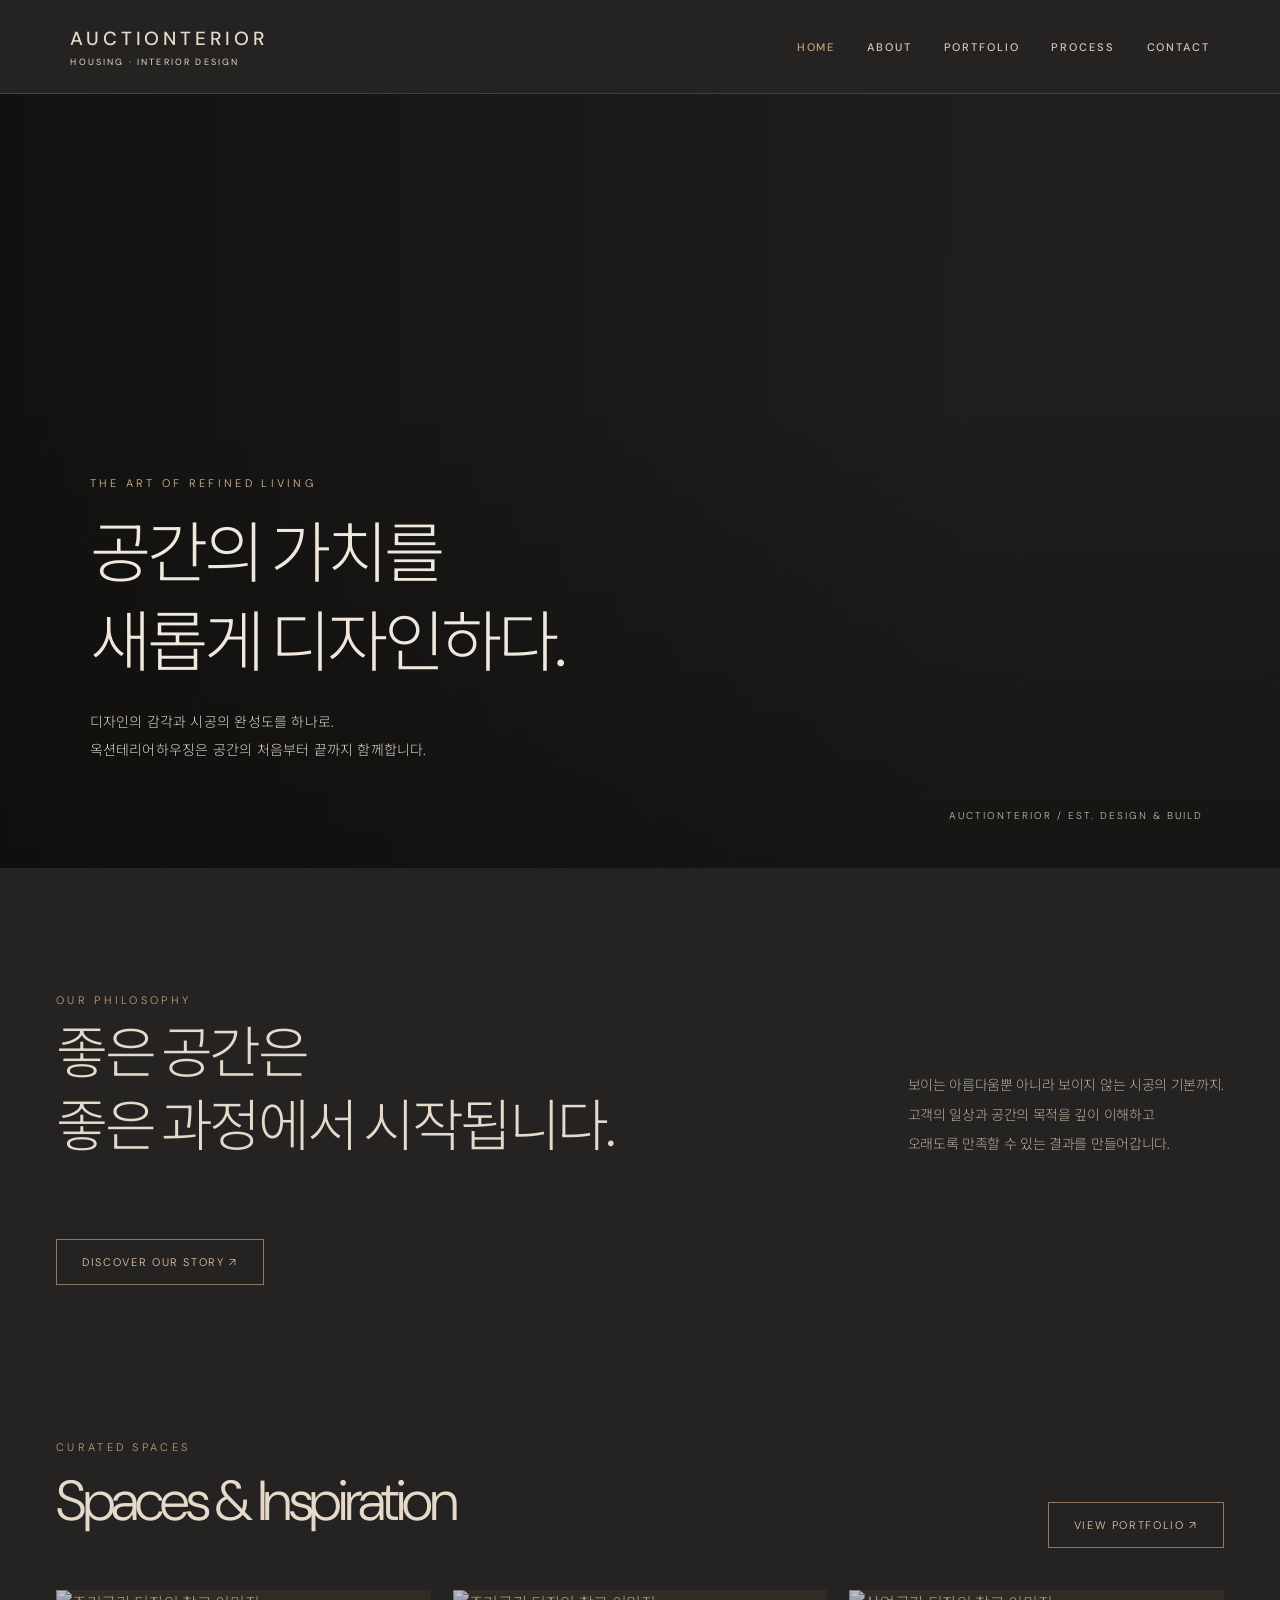
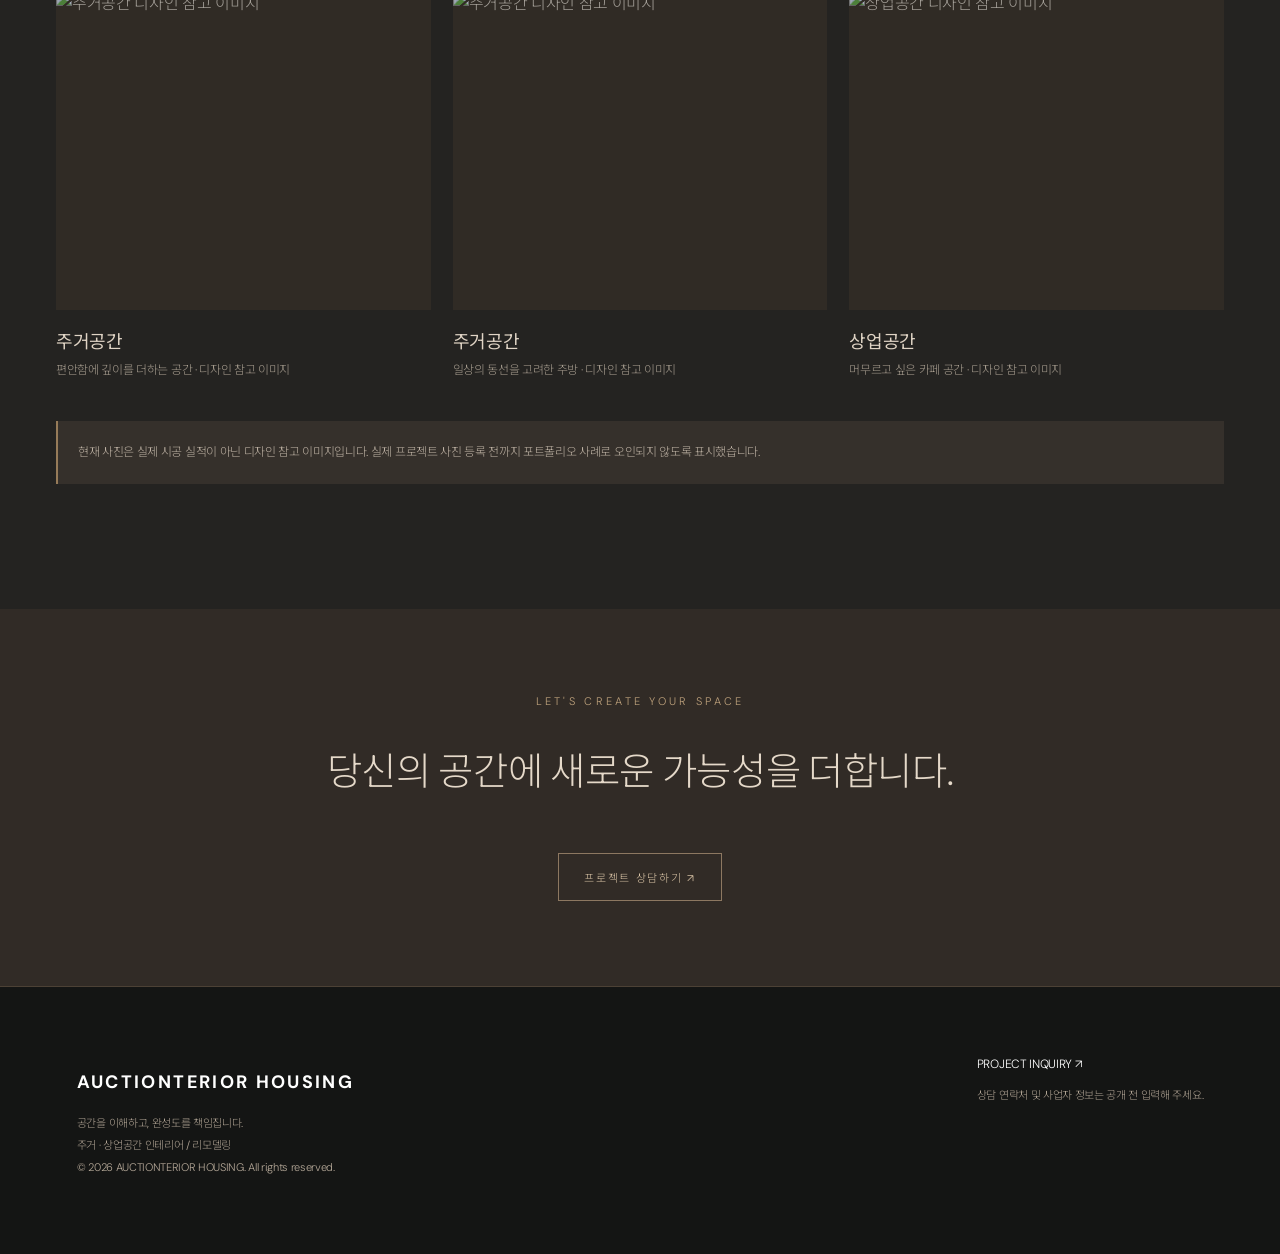
==== index.html @ 1fcfc1e3 "Add files via upload" ====
<!doctype html><html lang="ko"><head><meta charset="utf-8"><meta name="viewport" content="width=device-width,initial-scale=1"><meta name="description" content="옥션테리어하우징 - 주거 및 상업공간 인테리어 디자인, 리모델링, 책임 시공"><title>HOME | 옥션테리어하우징</title><link rel="stylesheet" href="style.css"></head><body><header><a class="logo" href="index.html">AUCTIONTERIOR<small>HOUSING · INTERIOR DESIGN</small></a><button class="menu-toggle" onclick="document.querySelector('nav').classList.toggle('open')" aria-label="메뉴 열기">☰</button><nav><a class="active" href="index.html">HOME</a><a class="" href="about.html">ABOUT</a><a class="" href="portfolio.html">PORTFOLIO</a><a class="" href="process.html">PROCESS</a><a class="" href="contact.html">CONTACT</a></nav></header><section class="hero" style="background-image:url('https://images.unsplash.com/photo-1600607687920-4e2a09cf159d?w=1800&q=85')"><div class="hero-content"><div class="eyebrow">THE ART OF REFINED LIVING</div><h1>공간의 가치를<br>새롭게 디자인하다.</h1><p>디자인의 감각과 시공의 완성도를 하나로.<br>옥션테리어하우징은 공간의 처음부터 끝까지 함께합니다.</p></div></section><section class="wrap"><div class="section-head"><div><div class="eyebrow">Our philosophy</div><h2>좋은 공간은<br>좋은 과정에서 시작됩니다.</h2></div><p>보이는 아름다움뿐 아니라 보이지 않는 시공의 기본까지.<br>고객의 일상과 공간의 목적을 깊이 이해하고<br>오래도록 만족할 수 있는 결과를 만들어갑니다.</p></div><a class="btn" href="about.html">DISCOVER OUR STORY ↗</a></section><section class="wrap" style="padding-top:30px"><div class="section-head"><div><div class="eyebrow">CURATED SPACES</div><h2>Spaces & Inspiration</h2></div><a class="btn" href="portfolio.html">VIEW PORTFOLIO ↗</a></div><div class="grid"><article class="tile"><div class="crop"><img src="https://images.unsplash.com/photo-1600210492486-724fe5c67fb0?w=1200&q=85" alt="주거공간 디자인 참고 이미지" loading="lazy"></div><h3>주거공간</h3><p>편안함에 깊이를 더하는 공간 · 디자인 참고 이미지</p></article><article class="tile"><div class="crop"><img src="https://images.unsplash.com/photo-1600607687939-ce8a6c25118c?w=1200&q=85" alt="주거공간 디자인 참고 이미지" loading="lazy"></div><h3>주거공간</h3><p>일상의 동선을 고려한 주방 · 디자인 참고 이미지</p></article><article class="tile"><div class="crop"><img src="https://images.unsplash.com/photo-1554118811-1e0d58224f24?w=1200&q=85" alt="상업공간 디자인 참고 이미지" loading="lazy"></div><h3>상업공간</h3><p>머무르고 싶은 카페 공간 · 디자인 참고 이미지</p></article></div><div class="notice">현재 사진은 실제 시공 실적이 아닌 디자인 참고 이미지입니다. 실제 프로젝트 사진 등록 전까지 포트폴리오 사례로 오인되지 않도록 표시했습니다.</div></section><section class="banner"><div class="eyebrow">Let's create your space</div><h2>당신의 공간에 새로운 가능성을 더합니다.</h2><a class="btn" href="contact.html">프로젝트 상담하기 ↗</a></section><footer><div><h3>AUCTIONTERIOR HOUSING</h3><p>공간을 이해하고, 완성도를 책임집니다.<br>주거 · 상업공간 인테리어 / 리모델링<br>© 2026 AUCTIONTERIOR HOUSING. All rights reserved.</p></div><div><a href="contact.html">PROJECT INQUIRY ↗</a><p>상담 연락처 및 사업자 정보는 공개 전 입력해 주세요.</p></div></footer></body></html>
---- style.css ----
@import url('https://fonts.googleapis.com/css2?family=DM+Sans:wght@300;400;500;600&family=Noto+Sans+KR:wght@300;400;500;600&family=Cormorant+Garamond:wght@400;500;600&display=swap');:root{--ink:#d9d1c5;--muted:#a99f91;--line:#514a42;--cream:#302c28}*{box-sizing:border-box}html{scroll-behavior:smooth}body{margin:0;color:var(--ink);font-family:'DM Sans','Noto Sans KR',sans-serif;background:#242321;letter-spacing:-.02em}a{color:inherit;text-decoration:none}header{height:84px;padding:0 5.5%;display:flex;align-items:center;justify-content:space-between;background:#242321;position:relative;z-index:10;border-bottom:1px solid #454039}.logo{font-size:19px;letter-spacing:.14em;font-weight:600}.logo small{display:block;font-size:9px;letter-spacing:.24em;font-weight:400;margin-top:5px}nav{display:flex;gap:32px}nav a{font-size:11px;letter-spacing:.12em;font-weight:500}nav a:hover,nav a.active{color:#c3a780}.hero{height:min(78vh,790px);min-height:520px;background-size:cover;background-position:center;position:relative;display:flex;align-items:end;padding:7%}.hero:before{content:'';position:absolute;inset:0;background:linear-gradient(0deg,rgba(15,12,10,.78),rgba(15,12,10,.08) 78%)}.hero-content{position:relative;color:white}.eyebrow{font-size:11px;letter-spacing:.27em;text-transform:uppercase}.hero h1{font-size:clamp(36px,5vw,72px);line-height:1.3;letter-spacing:-.06em;font-weight:300;margin:20px 0}.hero p{font-size:14px;font-weight:300;line-height:2}.wrap{max-width:1240px;margin:auto;padding:110px 36px}.section-head{display:flex;justify-content:space-between;align-items:end;gap:30px;margin-bottom:42px}.section-head h2,.page-head h1{font-size:clamp(35px,4.4vw,64px);font-weight:300;letter-spacing:-.06em;margin:10px 0}.section-head p,.lead{color:var(--muted);font-size:14px;line-height:2.1}.page-head{background:#302d29;padding:110px max(6%,calc((100vw - 1168px)/2)) 100px}.page-head p{max-width:680px;line-height:2;color:#b1a697}.grid{display:grid;grid-template-columns:repeat(3,1fr);gap:22px}.tile img{width:100%;height:320px;object-fit:cover;display:block;transition:transform .4s}.tile .crop{overflow:hidden}.tile:hover img{transform:scale(1.035)}.tile h3{font-weight:400;font-size:18px;margin:17px 0 6px}.tile p{font-size:12px;color:var(--muted);margin:0;line-height:1.8}.btn{display:inline-block;border:1px solid currentColor;padding:15px 25px;font-size:11px;letter-spacing:.15em;margin-top:24px}.btn:hover{background:var(--ink);color:white}.split{display:grid;grid-template-columns:1fr 1fr;gap:8%;align-items:center}.split img{width:100%;height:550px;object-fit:cover}.split h2{font-size:clamp(34px,4vw,57px);font-weight:300;line-height:1.45;letter-spacing:-.05em}.split p{font-size:14px;color:#b6ac9f;line-height:2.2}.dark{background:#191a19;color:white}.dark .lead,.dark p{color:#c5b9aa}.values{display:grid;grid-template-columns:repeat(3,1fr);gap:35px}.value{border-top:1px solid #665a4d;padding-top:25px}.value span{color:#c1a27c;font-size:12px}.value h3{font-size:22px;font-weight:400}.value p{font-size:13px;line-height:2;color:#c7bbaa}.tabs{display:flex;gap:25px;border-bottom:1px solid var(--line);margin-bottom:38px;padding-bottom:18px}.tabs a{font-size:12px;letter-spacing:.07em}.tabs a.active{font-weight:600;border-bottom:1px solid #222;padding-bottom:19px}.steps{display:grid;grid-template-columns:repeat(2,1fr);gap:0 55px}.step{border-top:1px solid var(--line);padding:30px 0 45px;display:flex;gap:35px}.step b{font-size:12px;font-weight:400;color:#c1a27c}.step h3{font-size:20px;font-weight:400;margin:0 0 15px}.step p{font-size:13px;color:var(--muted);line-height:2;margin:0}.contact-grid{display:grid;grid-template-columns:1fr 1fr;gap:90px}.contact-grid h2{font-size:40px;font-weight:300}.contact-grid p{font-size:14px;line-height:2.1;color:#b1a697}.contact-grid a{text-decoration:underline;text-underline-offset:5px}.notice{background:#35302b;padding:20px;font-size:12px;line-height:1.9;color:#b1a697;margin-top:40px}footer{background:#141514;color:#fff;padding:65px 6%;display:flex;justify-content:space-between;gap:30px}footer h3{font-size:18px;letter-spacing:.13em}footer p{font-size:11px;color:#b4a797;line-height:2}footer a{font-size:12px}.banner{background:var(--cream);text-align:center;padding:85px 20px}.banner h2{font-size:clamp(26px,3vw,43px);font-weight:300}.menu-toggle{display:none}@media(max-width:800px){header{height:72px;padding:0 5%}.logo{font-size:14px}.menu-toggle{display:block;background:none;border:0;font-size:25px}nav{display:none;position:absolute;top:72px;left:0;right:0;background:#242321;padding:25px;flex-direction:column;gap:25px;box-shadow:0 10px 20px #0001}nav.open{display:flex}.hero{height:70vh;min-height:470px;padding:8%}.wrap{padding:75px 20px}.page-head{padding:75px 24px}.grid,.values,.steps,.split,.contact-grid{grid-template-columns:1fr}.tile img{height:280px}.split img{height:330px}.section-head{display:block}.contact-grid{gap:15px}footer{display:block}.hero h1{font-size:40px}}
/* Edition IV — quiet luxury */
body{font-weight:300}header{height:94px}.logo{color:#e6dac8;font-weight:500;letter-spacing:.2em}nav a{color:#d5c8b6;letter-spacing:.17em}nav a.active{color:#c4a37b}.hero{height:min(86vh,900px);min-height:570px;background-position:center 48%}.hero:before{background:linear-gradient(90deg,rgba(13,13,12,.8),rgba(13,13,12,.23) 76%),linear-gradient(0deg,rgba(13,13,12,.5),transparent 60%)}.hero-content{max-width:820px}.hero h1{font-size:clamp(40px,5.2vw,79px);line-height:1.34;color:#f0e8dc;font-weight:300}.hero p{color:#e0d4c5;letter-spacing:.015em}.eyebrow{color:#bca07b;font-size:11px;letter-spacing:.3em}.hero .eyebrow{color:#d6bd95}.section-head h2,.page-head h1,.split h2,.banner h2{color:#e5d9c9;font-weight:300}.section-head h2,.page-head h1{line-height:1.3}.wrap{padding-top:125px;padding-bottom:125px}.tile h3{color:#e0d4c5}.tile .crop{background:#302b25}.tile img{filter:brightness(.76) saturate(.73) contrast(1.06);transition:filter .5s,transform .6s}.tile:hover img{filter:brightness(.92) saturate(.85);transform:scale(1.04)}.split img{filter:brightness(.78) saturate(.8)}.btn{border-color:#8d7861;color:#dfc9aa;transition:background .2s,color .2s}.btn:hover{background:#bca07b;color:#171717;border-color:#bca07b}.page-head{border-bottom:1px solid #4b4238}.page-head p,.lead{color:#b9ad9d}.tabs a{color:#b9ad9d}.tabs a.active{color:#e6d4b9;border-color:#c0a47d}.step h3,.value h3{color:#e4d7c7}.banner{background:#312b26}.notice{border-left:2px solid #967b59;color:#c0b4a6}.contact-grid h2{color:#e5d9c9}footer{border-top:1px solid #4c4135}.dark{background:#191918}.hero:after{content:'AUCTIONTERIOR  /  EST. DESIGN & BUILD';position:absolute;right:6%;bottom:6%;font-size:10px;letter-spacing:.2em;color:#c7b9a7}.section-head p{color:#b9ad9d}@media(max-width:800px){header{height:72px}.hero{min-height:510px}.hero:after{display:none}.wrap{padding-top:78px;padding-bottom:78px}}

.project-grid{display:grid;grid-template-columns:repeat(3,minmax(0,1fr));gap:24px;margin:28px 0 60px}.project-card{border:1px solid #514a42;background:#2d2925;overflow:hidden}.project-card img{width:100%;aspect-ratio:4/3;object-fit:cover;display:block}.project-card .details{padding:22px}.project-card h3{margin:6px 0 10px;font-size:21px}.project-card p{color:#a99f91;line-height:1.7}.project-card .eyebrow{font-size:11px}.project-gallery{display:flex;gap:8px;overflow-x:auto;padding:8px 0}.project-gallery img{height:90px;width:125px;object-fit:cover;cursor:pointer}.project-card .cover{cursor:pointer}@media(max-width:850px){.project-grid{grid-template-columns:1fr}}
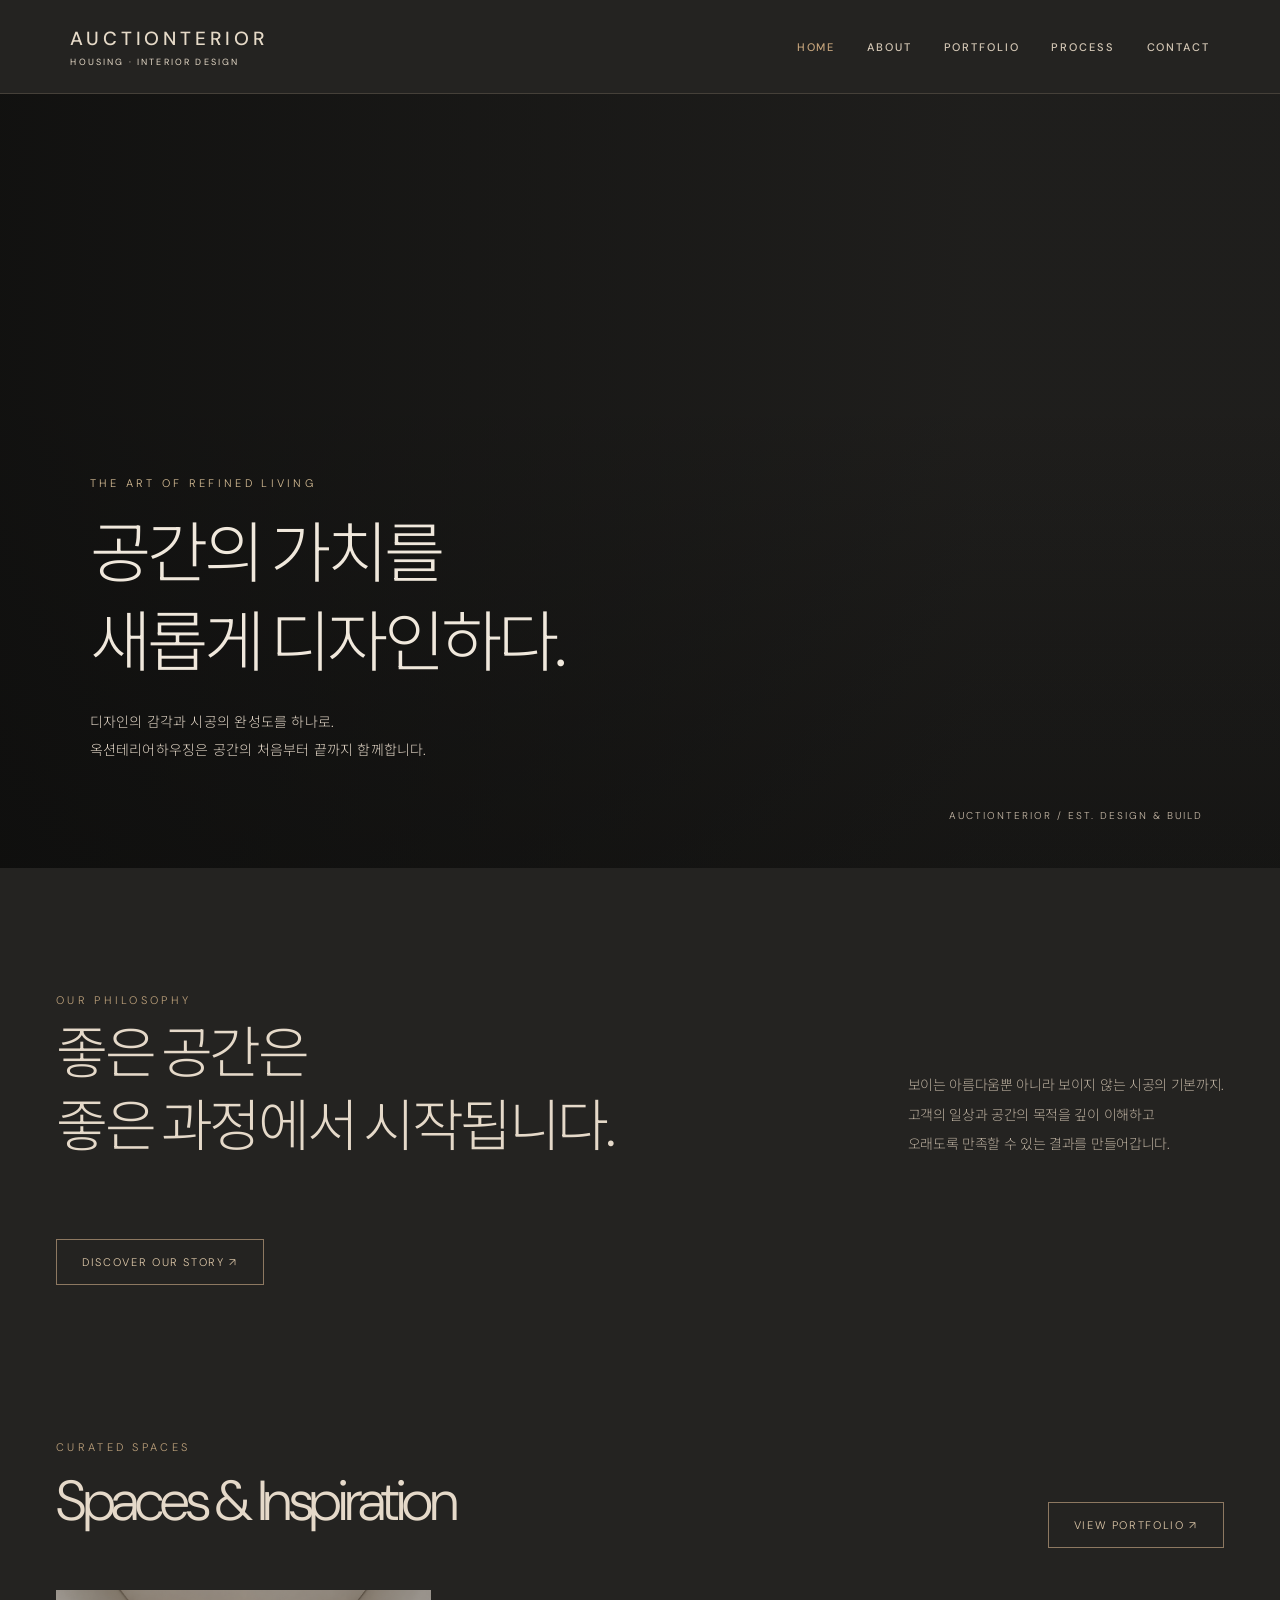
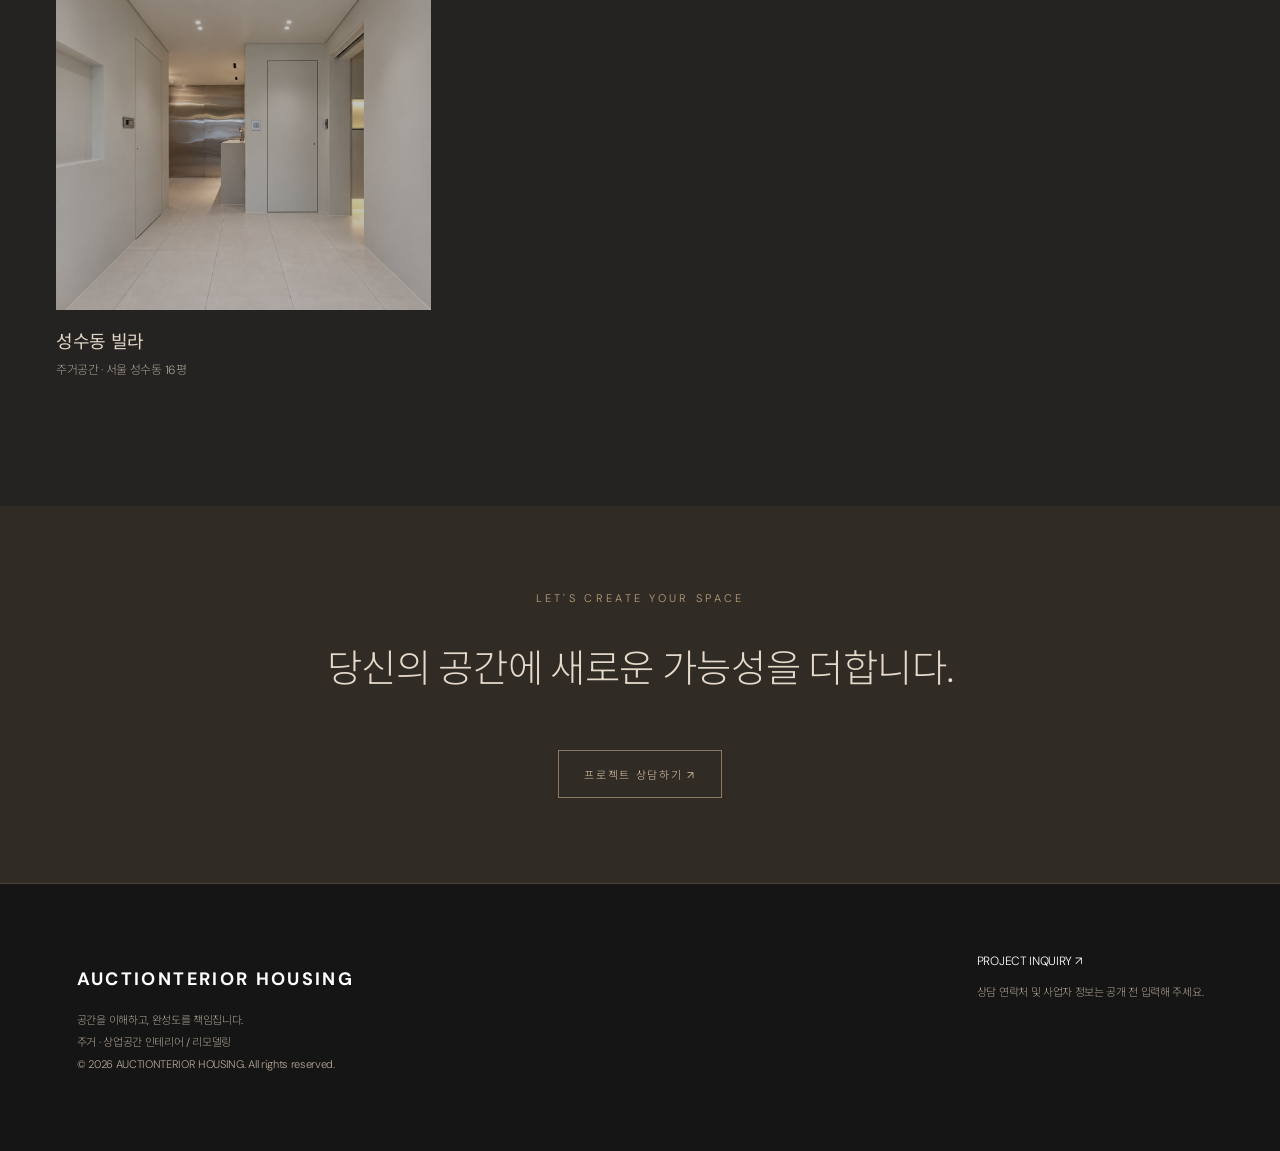
==== commit 1d40ff62: "Add files via upload" ====
--- a/index.html
+++ b/index.html
@@ -1 +1 @@
-<!doctype html><html lang="ko"><head><meta charset="utf-8"><meta name="viewport" content="width=device-width,initial-scale=1"><meta name="description" content="옥션테리어하우징 - 주거 및 상업공간 인테리어 디자인, 리모델링, 책임 시공"><title>HOME | 옥션테리어하우징</title><link rel="stylesheet" href="style.css"></head><body><header><a class="logo" href="index.html">AUCTIONTERIOR<small>HOUSING · INTERIOR DESIGN</small></a><button class="menu-toggle" onclick="document.querySelector('nav').classList.toggle('open')" aria-label="메뉴 열기">☰</button><nav><a class="active" href="index.html">HOME</a><a class="" href="about.html">ABOUT</a><a class="" href="portfolio.html">PORTFOLIO</a><a class="" href="process.html">PROCESS</a><a class="" href="contact.html">CONTACT</a></nav></header><section class="hero" style="background-image:url('https://images.unsplash.com/photo-1600607687920-4e2a09cf159d?w=1800&q=85')"><div class="hero-content"><div class="eyebrow">THE ART OF REFINED LIVING</div><h1>공간의 가치를<br>새롭게 디자인하다.</h1><p>디자인의 감각과 시공의 완성도를 하나로.<br>옥션테리어하우징은 공간의 처음부터 끝까지 함께합니다.</p></div></section><section class="wrap"><div class="section-head"><div><div class="eyebrow">Our philosophy</div><h2>좋은 공간은<br>좋은 과정에서 시작됩니다.</h2></div><p>보이는 아름다움뿐 아니라 보이지 않는 시공의 기본까지.<br>고객의 일상과 공간의 목적을 깊이 이해하고<br>오래도록 만족할 수 있는 결과를 만들어갑니다.</p></div><a class="btn" href="about.html">DISCOVER OUR STORY ↗</a></section><section class="wrap" style="padding-top:30px"><div class="section-head"><div><div class="eyebrow">CURATED SPACES</div><h2>Spaces & Inspiration</h2></div><a class="btn" href="portfolio.html">VIEW PORTFOLIO ↗</a></div><div class="grid"><article class="tile"><div class="crop"><img src="https://images.unsplash.com/photo-1600210492486-724fe5c67fb0?w=1200&q=85" alt="주거공간 디자인 참고 이미지" loading="lazy"></div><h3>주거공간</h3><p>편안함에 깊이를 더하는 공간 · 디자인 참고 이미지</p></article><article class="tile"><div class="crop"><img src="https://images.unsplash.com/photo-1600607687939-ce8a6c25118c?w=1200&q=85" alt="주거공간 디자인 참고 이미지" loading="lazy"></div><h3>주거공간</h3><p>일상의 동선을 고려한 주방 · 디자인 참고 이미지</p></article><article class="tile"><div class="crop"><img src="https://images.unsplash.com/photo-1554118811-1e0d58224f24?w=1200&q=85" alt="상업공간 디자인 참고 이미지" loading="lazy"></div><h3>상업공간</h3><p>머무르고 싶은 카페 공간 · 디자인 참고 이미지</p></article></div><div class="notice">현재 사진은 실제 시공 실적이 아닌 디자인 참고 이미지입니다. 실제 프로젝트 사진 등록 전까지 포트폴리오 사례로 오인되지 않도록 표시했습니다.</div></section><section class="banner"><div class="eyebrow">Let's create your space</div><h2>당신의 공간에 새로운 가능성을 더합니다.</h2><a class="btn" href="contact.html">프로젝트 상담하기 ↗</a></section><footer><div><h3>AUCTIONTERIOR HOUSING</h3><p>공간을 이해하고, 완성도를 책임집니다.<br>주거 · 상업공간 인테리어 / 리모델링<br>© 2026 AUCTIONTERIOR HOUSING. All rights reserved.</p></div><div><a href="contact.html">PROJECT INQUIRY ↗</a><p>상담 연락처 및 사업자 정보는 공개 전 입력해 주세요.</p></div></footer></body></html>+<!doctype html><html lang="ko"><head><meta charset="utf-8"><meta name="viewport" content="width=device-width,initial-scale=1"><meta name="description" content="옥션테리어하우징 - 주거 및 상업공간 인테리어 디자인, 리모델링, 책임 시공"><title>HOME | 옥션테리어하우징</title><link rel="stylesheet" href="style.css"></head><body><header><a class="logo" href="index.html">AUCTIONTERIOR<small>HOUSING · INTERIOR DESIGN</small></a><button class="menu-toggle" onclick="document.querySelector('nav').classList.toggle('open')" aria-label="메뉴 열기">☰</button><nav><a class="active" href="index.html">HOME</a><a class="" href="about.html">ABOUT</a><a class="" href="portfolio.html">PORTFOLIO</a><a class="" href="process.html">PROCESS</a><a class="" href="contact.html">CONTACT</a></nav></header><section class="hero" style="background-image:url('https://images.unsplash.com/photo-1600607687920-4e2a09cf159d?w=1800&q=85')"><div class="hero-content"><div class="eyebrow">THE ART OF REFINED LIVING</div><h1>공간의 가치를<br>새롭게 디자인하다.</h1><p>디자인의 감각과 시공의 완성도를 하나로.<br>옥션테리어하우징은 공간의 처음부터 끝까지 함께합니다.</p></div></section><section class="wrap"><div class="section-head"><div><div class="eyebrow">Our philosophy</div><h2>좋은 공간은<br>좋은 과정에서 시작됩니다.</h2></div><p>보이는 아름다움뿐 아니라 보이지 않는 시공의 기본까지.<br>고객의 일상과 공간의 목적을 깊이 이해하고<br>오래도록 만족할 수 있는 결과를 만들어갑니다.</p></div><a class="btn" href="about.html">DISCOVER OUR STORY ↗</a></section><section class="wrap" style="padding-top:30px"><div class="section-head"><div><div class="eyebrow">CURATED SPACES</div><h2>Spaces & Inspiration</h2></div><a class="btn" href="portfolio.html">VIEW PORTFOLIO ↗</a></div><div class="grid" id="home-project-grid" aria-live="polite"></div><p id="home-project-status" class="notice" hidden></p></section><section class="banner"><div class="eyebrow">Let's create your space</div><h2>당신의 공간에 새로운 가능성을 더합니다.</h2><a class="btn" href="contact.html">프로젝트 상담하기 ↗</a></section><footer><div><h3>AUCTIONTERIOR HOUSING</h3><p>공간을 이해하고, 완성도를 책임집니다.<br>주거 · 상업공간 인테리어 / 리모델링<br>© 2026 AUCTIONTERIOR HOUSING. All rights reserved.</p></div><div><a href="contact.html">PROJECT INQUIRY ↗</a><p>상담 연락처 및 사업자 정보는 공개 전 입력해 주세요.</p></div></footer><script src="home-projects.js" defer></script></body></html>
--- a/style.css
+++ b/style.css
@@ -3,3 +3,46 @@
 body{font-weight:300}header{height:94px}.logo{color:#e6dac8;font-weight:500;letter-spacing:.2em}nav a{color:#d5c8b6;letter-spacing:.17em}nav a.active{color:#c4a37b}.hero{height:min(86vh,900px);min-height:570px;background-position:center 48%}.hero:before{background:linear-gradient(90deg,rgba(13,13,12,.8),rgba(13,13,12,.23) 76%),linear-gradient(0deg,rgba(13,13,12,.5),transparent 60%)}.hero-content{max-width:820px}.hero h1{font-size:clamp(40px,5.2vw,79px);line-height:1.34;color:#f0e8dc;font-weight:300}.hero p{color:#e0d4c5;letter-spacing:.015em}.eyebrow{color:#bca07b;font-size:11px;letter-spacing:.3em}.hero .eyebrow{color:#d6bd95}.section-head h2,.page-head h1,.split h2,.banner h2{color:#e5d9c9;font-weight:300}.section-head h2,.page-head h1{line-height:1.3}.wrap{padding-top:125px;padding-bottom:125px}.tile h3{color:#e0d4c5}.tile .crop{background:#302b25}.tile img{filter:brightness(.76) saturate(.73) contrast(1.06);transition:filter .5s,transform .6s}.tile:hover img{filter:brightness(.92) saturate(.85);transform:scale(1.04)}.split img{filter:brightness(.78) saturate(.8)}.btn{border-color:#8d7861;color:#dfc9aa;transition:background .2s,color .2s}.btn:hover{background:#bca07b;color:#171717;border-color:#bca07b}.page-head{border-bottom:1px solid #4b4238}.page-head p,.lead{color:#b9ad9d}.tabs a{color:#b9ad9d}.tabs a.active{color:#e6d4b9;border-color:#c0a47d}.step h3,.value h3{color:#e4d7c7}.banner{background:#312b26}.notice{border-left:2px solid #967b59;color:#c0b4a6}.contact-grid h2{color:#e5d9c9}footer{border-top:1px solid #4c4135}.dark{background:#191918}.hero:after{content:'AUCTIONTERIOR  /  EST. DESIGN & BUILD';position:absolute;right:6%;bottom:6%;font-size:10px;letter-spacing:.2em;color:#c7b9a7}.section-head p{color:#b9ad9d}@media(max-width:800px){header{height:72px}.hero{min-height:510px}.hero:after{display:none}.wrap{padding-top:78px;padding-bottom:78px}}
 
 .project-grid{display:grid;grid-template-columns:repeat(3,minmax(0,1fr));gap:24px;margin:28px 0 60px}.project-card{border:1px solid #514a42;background:#2d2925;overflow:hidden}.project-card img{width:100%;aspect-ratio:4/3;object-fit:cover;display:block}.project-card .details{padding:22px}.project-card h3{margin:6px 0 10px;font-size:21px}.project-card p{color:#a99f91;line-height:1.7}.project-card .eyebrow{font-size:11px}.project-gallery{display:flex;gap:8px;overflow-x:auto;padding:8px 0}.project-gallery img{height:90px;width:125px;object-fit:cover;cursor:pointer}.project-card .cover{cursor:pointer}@media(max-width:850px){.project-grid{grid-template-columns:1fr}}
+/* Edition VI — cover-first portfolio and click-to-view gallery */
+.project-grid{grid-template-columns:repeat(3,minmax(0,1fr));align-items:start}
+.project-cover-button{display:block;width:100%;border:0;background:#211e1b;padding:0;position:relative;cursor:pointer;overflow:hidden;text-align:left;color:#f1e6d6}
+.project-card .project-cover-button .cover{display:block;width:100%;aspect-ratio:4/3;object-fit:cover;transition:transform .45s ease,filter .45s ease;filter:brightness(.88)}
+.project-cover-button:hover .cover{transform:scale(1.035);filter:brightness(.72)}
+.project-cover-hint{position:absolute;bottom:17px;right:18px;font-size:11px;letter-spacing:.18em;background:rgba(23,21,19,.78);padding:10px 13px;opacity:0;transition:opacity .2s}
+.project-cover-button:hover .project-cover-hint,.project-cover-button:focus-visible .project-cover-hint{opacity:1}
+.project-photo-count{display:block;color:#bca07b;font-size:12px;margin-top:16px;letter-spacing:.02em}
+.project-card .details p{white-space:pre-line;overflow-wrap:anywhere}
+.portfolio-lightbox[hidden]{display:none!important}
+.portfolio-lightbox{position:fixed;inset:0;z-index:1000;background:rgba(12,11,10,.97);display:flex;flex-direction:column;justify-content:center;align-items:center;padding:65px 24px 32px;color:#e6d9c8}
+.lightbox-open{overflow:hidden}
+.lightbox-close{position:absolute;top:16px;right:24px;border:0;background:transparent;color:#f3e9da;font-size:39px;line-height:1;cursor:pointer;z-index:2;padding:6px 12px}
+.lightbox-stage{width:min(100%,1200px);height:min(76vh,820px);display:flex;align-items:center;justify-content:center;gap:15px}
+.lightbox-photo{display:block;max-width:calc(100% - 110px);max-height:100%;width:auto;height:auto;object-fit:contain;box-shadow:0 8px 50px #0006}
+.lightbox-arrow{border:1px solid #6e6050;background:#2c2925;color:#e8d8c2;width:46px;height:56px;flex-shrink:0;font-size:35px;line-height:1;cursor:pointer}
+.lightbox-arrow:hover{background:#4d4236}
+.lightbox-arrow[hidden]{visibility:hidden}
+.lightbox-footer{width:min(100%,1100px);display:flex;justify-content:space-between;gap:16px;margin-top:19px;color:#cdbca6;font-size:13px}
+@media(max-width:850px){.project-grid{grid-template-columns:1fr}.portfolio-lightbox{padding:65px 8px 28px}.lightbox-stage{gap:5px;height:72vh}.lightbox-photo{max-width:calc(100% - 82px)}.lightbox-arrow{width:36px;height:48px;font-size:30px}.lightbox-footer{padding:0 12px}.project-cover-hint{opacity:1}}
+
+/* v8: registered projects replace stock imagery in the main portfolio grid */
+.grid[hidden], .notice[hidden]{display:none!important}
+#published-projects.published-inline{padding:0;margin:28px 0 60px;max-width:none}
+#published-projects.published-inline .project-grid{margin:0;gap:18px}
+#published-projects.published-inline .project-card{border:0;background:transparent}
+#published-projects.published-inline .project-card .details{padding:12px 0 18px}
+#published-projects.published-inline .project-card h3{font-size:16px;margin:5px 0}
+#published-projects.published-inline .project-card .details p{font-size:12px;line-height:1.5}
+#published-projects.published-inline .project-card .project-cover-button .cover{aspect-ratio: 1.35 / 1}
+
+/* v10: large-image gallery with horizontally scrollable thumbnails */
+.portfolio-lightbox{justify-content:flex-start;padding:58px 24px 22px}
+.lightbox-stage{flex:1;min-height:0;height:auto;max-height:none}
+.lightbox-photo{max-height:100%;object-fit:contain}
+.lightbox-footer{flex-shrink:0;margin-top:10px;margin-bottom:14px}
+.lightbox-thumbs-heading{width:min(100%,1100px);display:flex;justify-content:space-between;gap:12px;font-size:11px;letter-spacing:2px;color:#c8a67a;margin-bottom:9px}
+.lightbox-thumbs-heading span{letter-spacing:0;color:#a99b89}
+.lightbox-thumbs{width:min(100%,1100px);display:flex;overflow-x:auto;gap:10px;padding:0 0 12px;flex-shrink:0;scrollbar-color:#c8a67a #38332e;scroll-snap-type:x proximity}
+.lightbox-thumb{flex:0 0 132px;height:83px;border:2px solid transparent;background:#302b26;padding:0;opacity:.58;cursor:pointer;scroll-snap-align:center}
+.lightbox-thumb.active,.lightbox-thumb:hover,.lightbox-thumb:focus-visible{border-color:#c8a67a;opacity:1}
+.lightbox-thumb img{display:block;width:100%;height:100%;object-fit:cover}
+@media(max-width:650px){.portfolio-lightbox{padding:54px 10px 12px}.lightbox-thumbs-heading span{display:none}.lightbox-thumb{flex-basis:94px;height:64px}.lightbox-footer{margin-bottom:10px}.lightbox-stage{max-height:calc(100dvh - 235px)}}
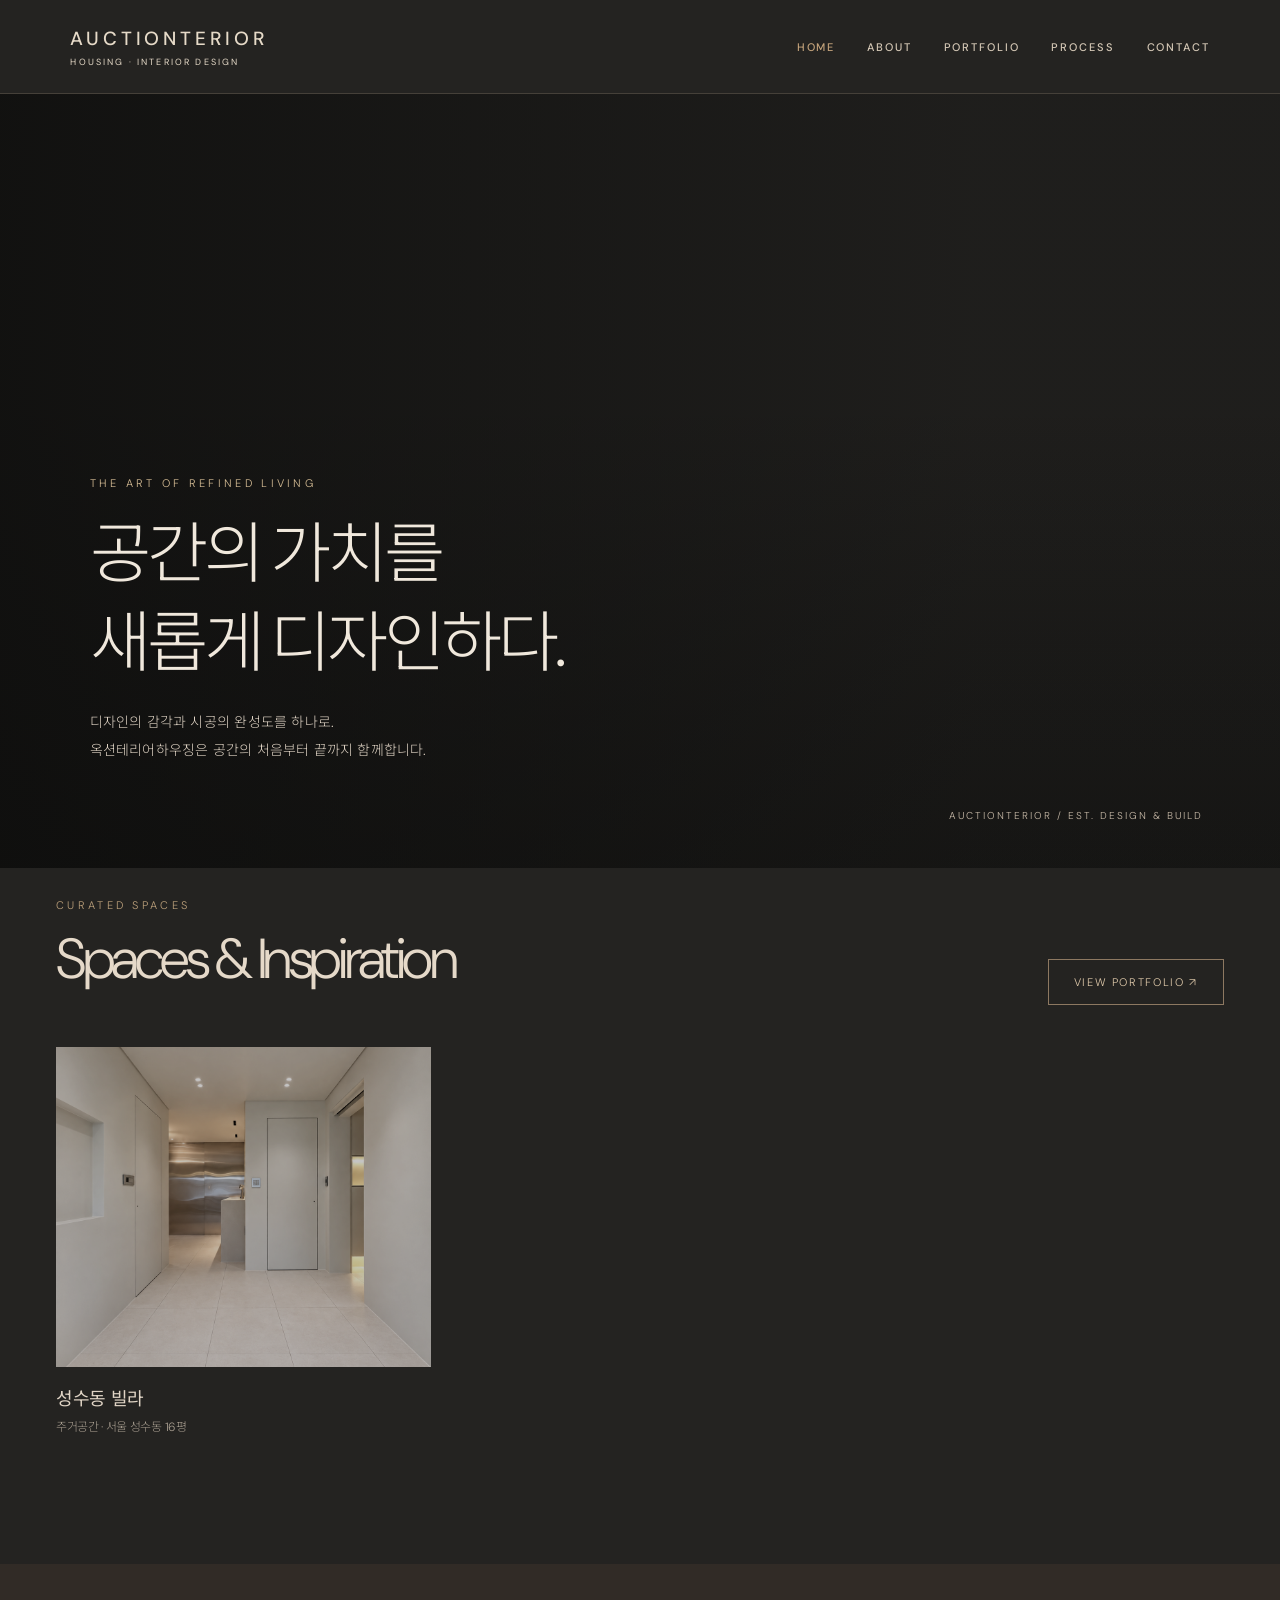
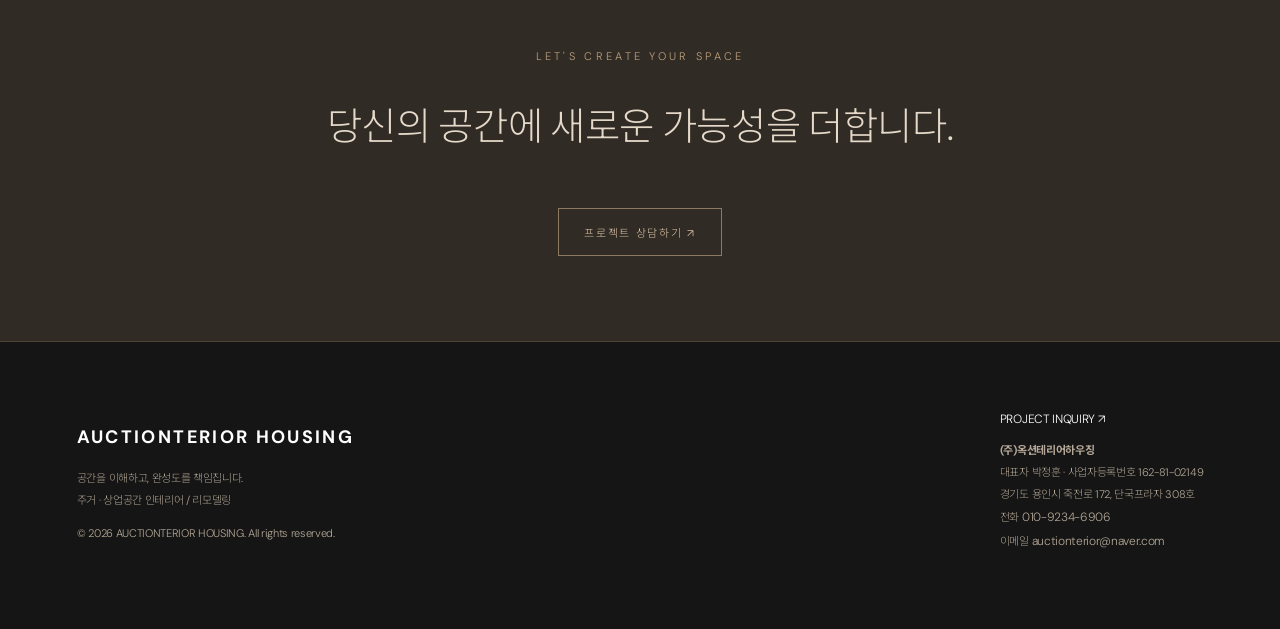
==== commit b1e941da: "Add files via upload" ====
--- a/index.html
+++ b/index.html
@@ -1 +1 @@
-<!doctype html><html lang="ko"><head><meta charset="utf-8"><meta name="viewport" content="width=device-width,initial-scale=1"><meta name="description" content="옥션테리어하우징 - 주거 및 상업공간 인테리어 디자인, 리모델링, 책임 시공"><title>HOME | 옥션테리어하우징</title><link rel="stylesheet" href="style.css"></head><body><header><a class="logo" href="index.html">AUCTIONTERIOR<small>HOUSING · INTERIOR DESIGN</small></a><button class="menu-toggle" onclick="document.querySelector('nav').classList.toggle('open')" aria-label="메뉴 열기">☰</button><nav><a class="active" href="index.html">HOME</a><a class="" href="about.html">ABOUT</a><a class="" href="portfolio.html">PORTFOLIO</a><a class="" href="process.html">PROCESS</a><a class="" href="contact.html">CONTACT</a></nav></header><section class="hero" style="background-image:url('https://images.unsplash.com/photo-1600607687920-4e2a09cf159d?w=1800&q=85')"><div class="hero-content"><div class="eyebrow">THE ART OF REFINED LIVING</div><h1>공간의 가치를<br>새롭게 디자인하다.</h1><p>디자인의 감각과 시공의 완성도를 하나로.<br>옥션테리어하우징은 공간의 처음부터 끝까지 함께합니다.</p></div></section><section class="wrap"><div class="section-head"><div><div class="eyebrow">Our philosophy</div><h2>좋은 공간은<br>좋은 과정에서 시작됩니다.</h2></div><p>보이는 아름다움뿐 아니라 보이지 않는 시공의 기본까지.<br>고객의 일상과 공간의 목적을 깊이 이해하고<br>오래도록 만족할 수 있는 결과를 만들어갑니다.</p></div><a class="btn" href="about.html">DISCOVER OUR STORY ↗</a></section><section class="wrap" style="padding-top:30px"><div class="section-head"><div><div class="eyebrow">CURATED SPACES</div><h2>Spaces & Inspiration</h2></div><a class="btn" href="portfolio.html">VIEW PORTFOLIO ↗</a></div><div class="grid" id="home-project-grid" aria-live="polite"></div><p id="home-project-status" class="notice" hidden></p></section><section class="banner"><div class="eyebrow">Let's create your space</div><h2>당신의 공간에 새로운 가능성을 더합니다.</h2><a class="btn" href="contact.html">프로젝트 상담하기 ↗</a></section><footer><div><h3>AUCTIONTERIOR HOUSING</h3><p>공간을 이해하고, 완성도를 책임집니다.<br>주거 · 상업공간 인테리어 / 리모델링<br>© 2026 AUCTIONTERIOR HOUSING. All rights reserved.</p></div><div><a href="contact.html">PROJECT INQUIRY ↗</a><p>상담 연락처 및 사업자 정보는 공개 전 입력해 주세요.</p></div></footer><script src="home-projects.js" defer></script></body></html>+<!doctype html><html lang="ko"><head><meta charset="utf-8"><meta name="viewport" content="width=device-width,initial-scale=1"><meta name="description" content="옥션테리어하우징 - 주거 및 상업공간 인테리어 디자인, 리모델링, 책임 시공"><title>HOME | 옥션테리어하우징</title><link rel="stylesheet" href="style.css"></head><body><header><a class="logo" href="index.html">AUCTIONTERIOR<small>HOUSING · INTERIOR DESIGN</small></a><button class="menu-toggle" onclick="document.querySelector('nav').classList.toggle('open')" aria-label="메뉴 열기">☰</button><nav><a class="active" href="index.html">HOME</a><a class="" href="about.html">ABOUT</a><a class="" href="portfolio.html">PORTFOLIO</a><a class="" href="process.html">PROCESS</a><a class="" href="contact.html">CONTACT</a></nav></header><section class="hero" style="background-image:url('https://images.unsplash.com/photo-1600607687920-4e2a09cf159d?w=1800&q=85')"><div class="hero-content"><div class="eyebrow">THE ART OF REFINED LIVING</div><h1>공간의 가치를<br>새롭게 디자인하다.</h1><p>디자인의 감각과 시공의 완성도를 하나로.<br>옥션테리어하우징은 공간의 처음부터 끝까지 함께합니다.</p></div></section><section class="wrap" style="padding-top:30px"><div class="section-head"><div><div class="eyebrow">CURATED SPACES</div><h2>Spaces & Inspiration</h2></div><a class="btn" href="portfolio.html">VIEW PORTFOLIO ↗</a></div><div class="grid" id="home-project-grid" aria-live="polite"></div><p id="home-project-status" class="notice" hidden></p></section><section class="banner"><div class="eyebrow">Let's create your space</div><h2>당신의 공간에 새로운 가능성을 더합니다.</h2><a class="btn" href="contact.html">프로젝트 상담하기 ↗</a></section><footer><div><h3>AUCTIONTERIOR HOUSING</h3><p>공간을 이해하고, 완성도를 책임집니다.<br>주거 · 상업공간 인테리어 / 리모델링</p><p>© 2026 AUCTIONTERIOR HOUSING. All rights reserved.</p></div><div><a href="contact.html">PROJECT INQUIRY ↗</a><p><strong>(주)옥션테리어하우징</strong><br>대표자 박정훈 · 사업자등록번호 162-81-02149<br>경기도 용인시 죽전로 172, 단국프라자 308호<br>전화 <a href="tel:01092346906">010-9234-6906</a><br>이메일 <a href="mailto:auctionterior@naver.com">auctionterior@naver.com</a></p></div></footer><script src="home-projects.js" defer></script></body></html>
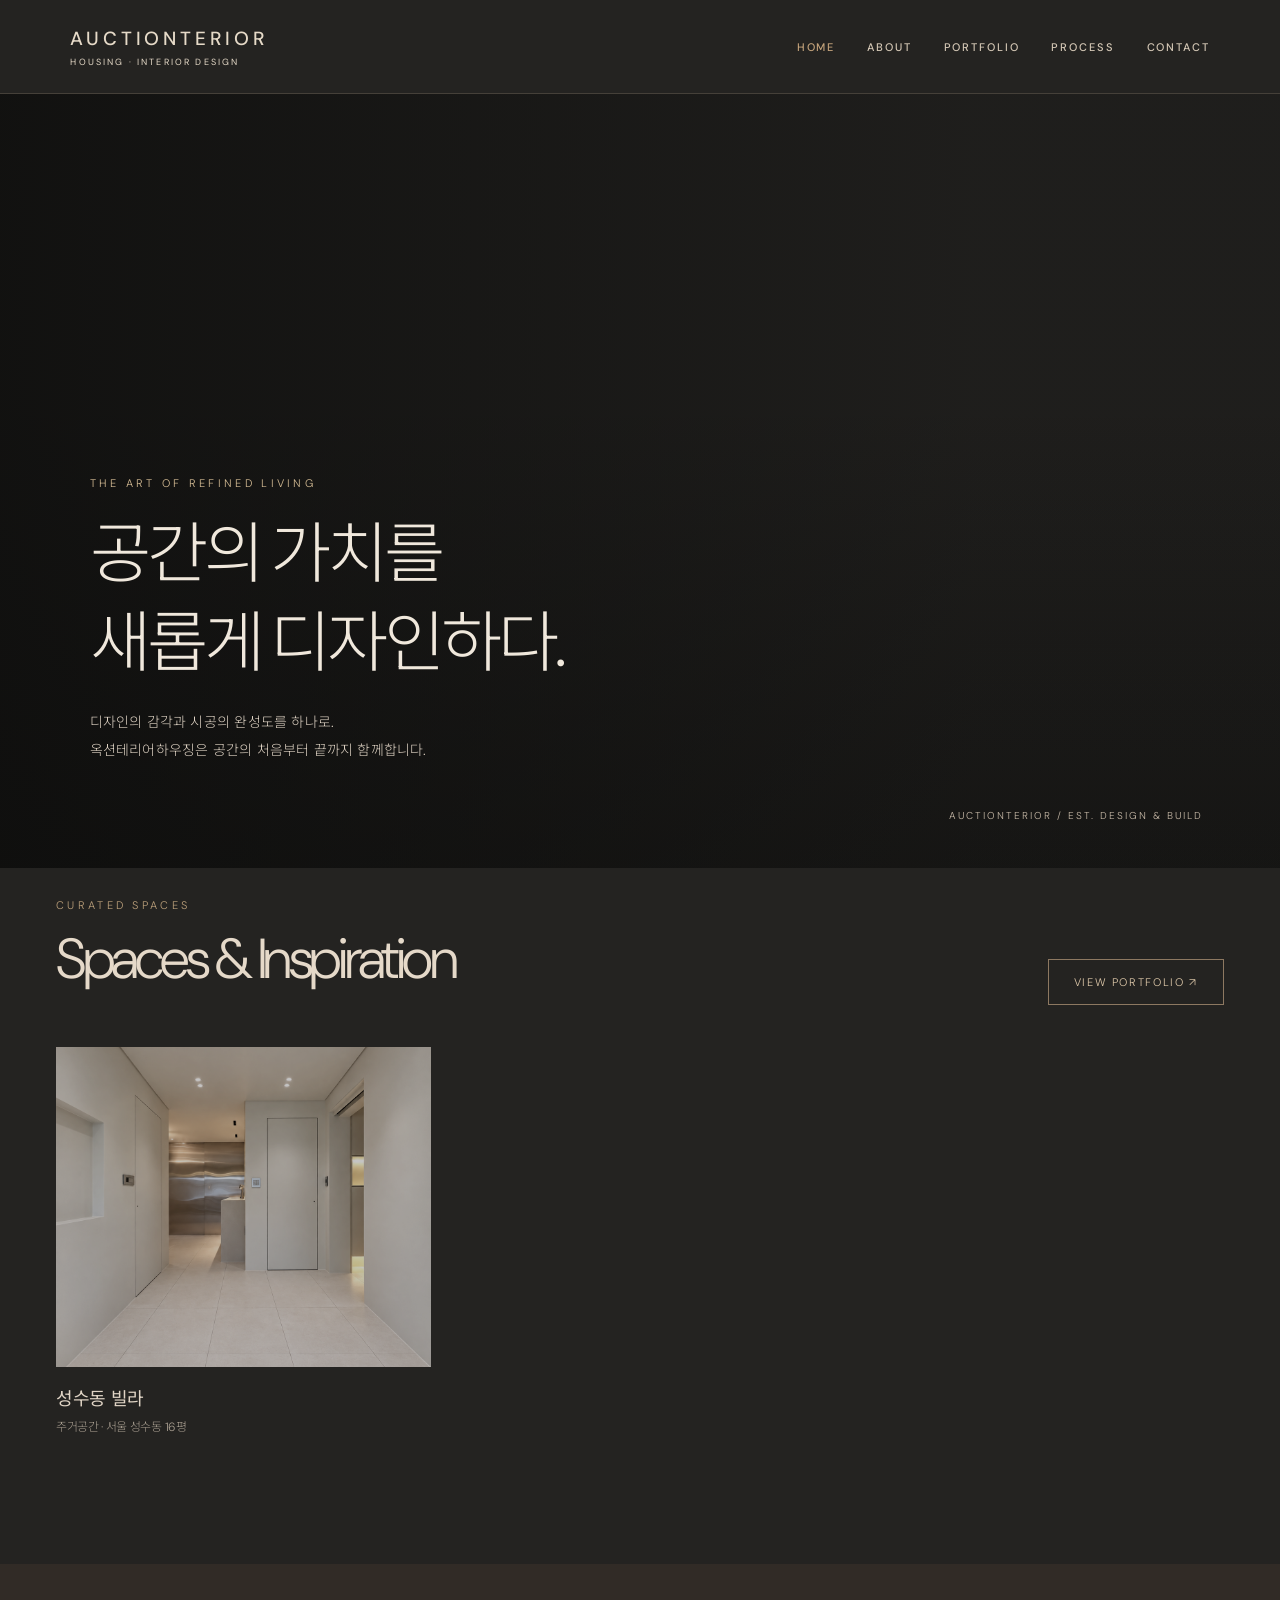
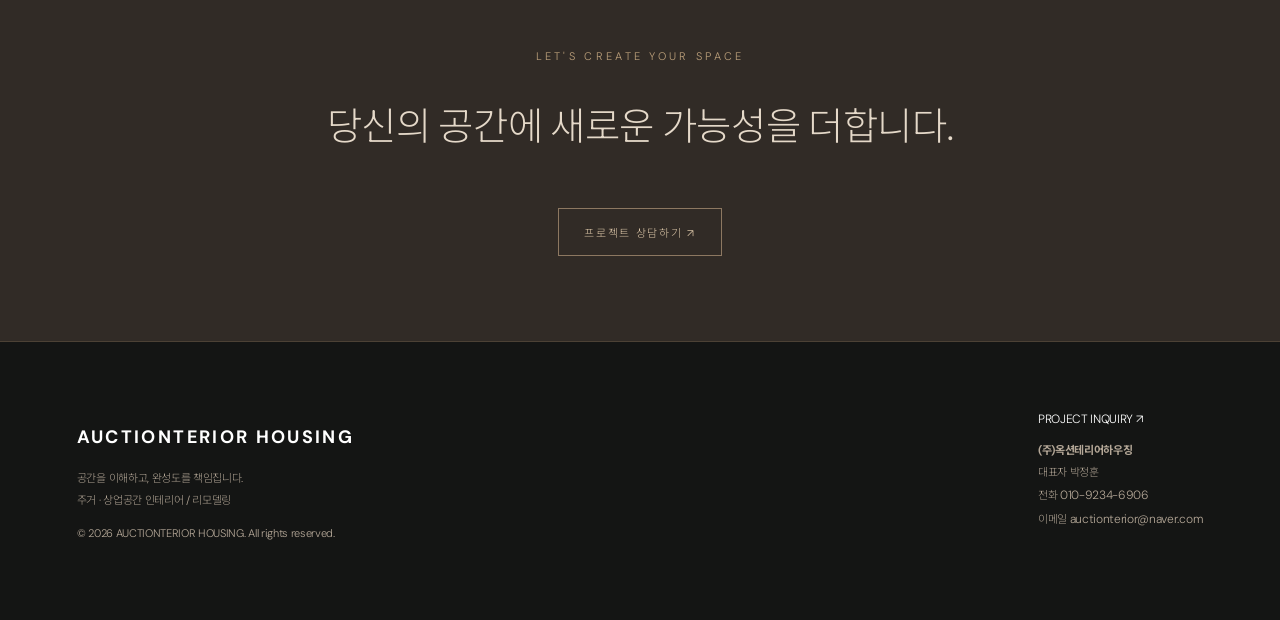
==== commit 6b635090: "Add files via upload" ====
--- a/index.html
+++ b/index.html
@@ -1 +1,2 @@
-<!doctype html><html lang="ko"><head><meta charset="utf-8"><meta name="viewport" content="width=device-width,initial-scale=1"><meta name="description" content="옥션테리어하우징 - 주거 및 상업공간 인테리어 디자인, 리모델링, 책임 시공"><title>HOME | 옥션테리어하우징</title><link rel="stylesheet" href="style.css"></head><body><header><a class="logo" href="index.html">AUCTIONTERIOR<small>HOUSING · INTERIOR DESIGN</small></a><button class="menu-toggle" onclick="document.querySelector('nav').classList.toggle('open')" aria-label="메뉴 열기">☰</button><nav><a class="active" href="index.html">HOME</a><a class="" href="about.html">ABOUT</a><a class="" href="portfolio.html">PORTFOLIO</a><a class="" href="process.html">PROCESS</a><a class="" href="contact.html">CONTACT</a></nav></header><section class="hero" style="background-image:url('https://images.unsplash.com/photo-1600607687920-4e2a09cf159d?w=1800&q=85')"><div class="hero-content"><div class="eyebrow">THE ART OF REFINED LIVING</div><h1>공간의 가치를<br>새롭게 디자인하다.</h1><p>디자인의 감각과 시공의 완성도를 하나로.<br>옥션테리어하우징은 공간의 처음부터 끝까지 함께합니다.</p></div></section><section class="wrap" style="padding-top:30px"><div class="section-head"><div><div class="eyebrow">CURATED SPACES</div><h2>Spaces & Inspiration</h2></div><a class="btn" href="portfolio.html">VIEW PORTFOLIO ↗</a></div><div class="grid" id="home-project-grid" aria-live="polite"></div><p id="home-project-status" class="notice" hidden></p></section><section class="banner"><div class="eyebrow">Let's create your space</div><h2>당신의 공간에 새로운 가능성을 더합니다.</h2><a class="btn" href="contact.html">프로젝트 상담하기 ↗</a></section><footer><div><h3>AUCTIONTERIOR HOUSING</h3><p>공간을 이해하고, 완성도를 책임집니다.<br>주거 · 상업공간 인테리어 / 리모델링</p><p>© 2026 AUCTIONTERIOR HOUSING. All rights reserved.</p></div><div><a href="contact.html">PROJECT INQUIRY ↗</a><p><strong>(주)옥션테리어하우징</strong><br>대표자 박정훈 · 사업자등록번호 162-81-02149<br>경기도 용인시 죽전로 172, 단국프라자 308호<br>전화 <a href="tel:01092346906">010-9234-6906</a><br>이메일 <a href="mailto:auctionterior@naver.com">auctionterior@naver.com</a></p></div></footer><script src="home-projects.js" defer></script></body></html>+<!DOCTYPE html>
+<html lang="ko"><head><meta charset="utf-8"/><meta content="width=device-width,initial-scale=1" name="viewport"/><meta content="옥션테리어하우징 - 주거 및 상업공간 인테리어 디자인, 리모델링, 책임 시공" name="description"/><title>HOME | 옥션테리어하우징</title><link href="style.css" rel="stylesheet"/></head><body><header><a class="logo" href="index.html">AUCTIONTERIOR<small>HOUSING · INTERIOR DESIGN</small></a><button aria-label="메뉴 열기" class="menu-toggle" onclick="document.querySelector('nav').classList.toggle('open')">☰</button><nav><a class="active" href="index.html">HOME</a><a class="" href="about.html">ABOUT</a><a class="" href="portfolio.html">PORTFOLIO</a><a class="" href="process.html">PROCESS</a><a class="" href="contact.html">CONTACT</a></nav></header><section class="hero" style="background-image:url('https://images.unsplash.com/photo-1600607687920-4e2a09cf159d?w=1800&amp;q=85')"><div class="hero-content"><div class="eyebrow">THE ART OF REFINED LIVING</div><h1>공간의 가치를<br/>새롭게 디자인하다.</h1><p>디자인의 감각과 시공의 완성도를 하나로.<br/>옥션테리어하우징은 공간의 처음부터 끝까지 함께합니다.</p></div></section><section class="wrap" style="padding-top:30px"><div class="section-head"><div><div class="eyebrow">CURATED SPACES</div><h2>Spaces &amp; Inspiration</h2></div><a class="btn" href="portfolio.html">VIEW PORTFOLIO ↗</a></div><div aria-live="polite" class="grid" id="home-project-grid"></div><p class="notice" hidden="" id="home-project-status"></p></section><section class="banner"><div class="eyebrow">Let's create your space</div><h2>당신의 공간에 새로운 가능성을 더합니다.</h2><a class="btn" href="contact.html">프로젝트 상담하기 ↗</a></section><footer><div><h3>AUCTIONTERIOR HOUSING</h3><p>공간을 이해하고, 완성도를 책임집니다.<br/>주거 · 상업공간 인테리어 / 리모델링</p><p>© 2026 AUCTIONTERIOR HOUSING. All rights reserved.</p></div><div><a href="contact.html">PROJECT INQUIRY ↗</a><p><strong>(주)옥션테리어하우징</strong><br/>대표자 박정훈<br/>전화 <a href="tel:01092346906">010-9234-6906</a><br/>이메일 <a href="mailto:auctionterior@naver.com">auctionterior@naver.com</a></p></div></footer><script defer="" src="home-projects.js"></script></body></html>
